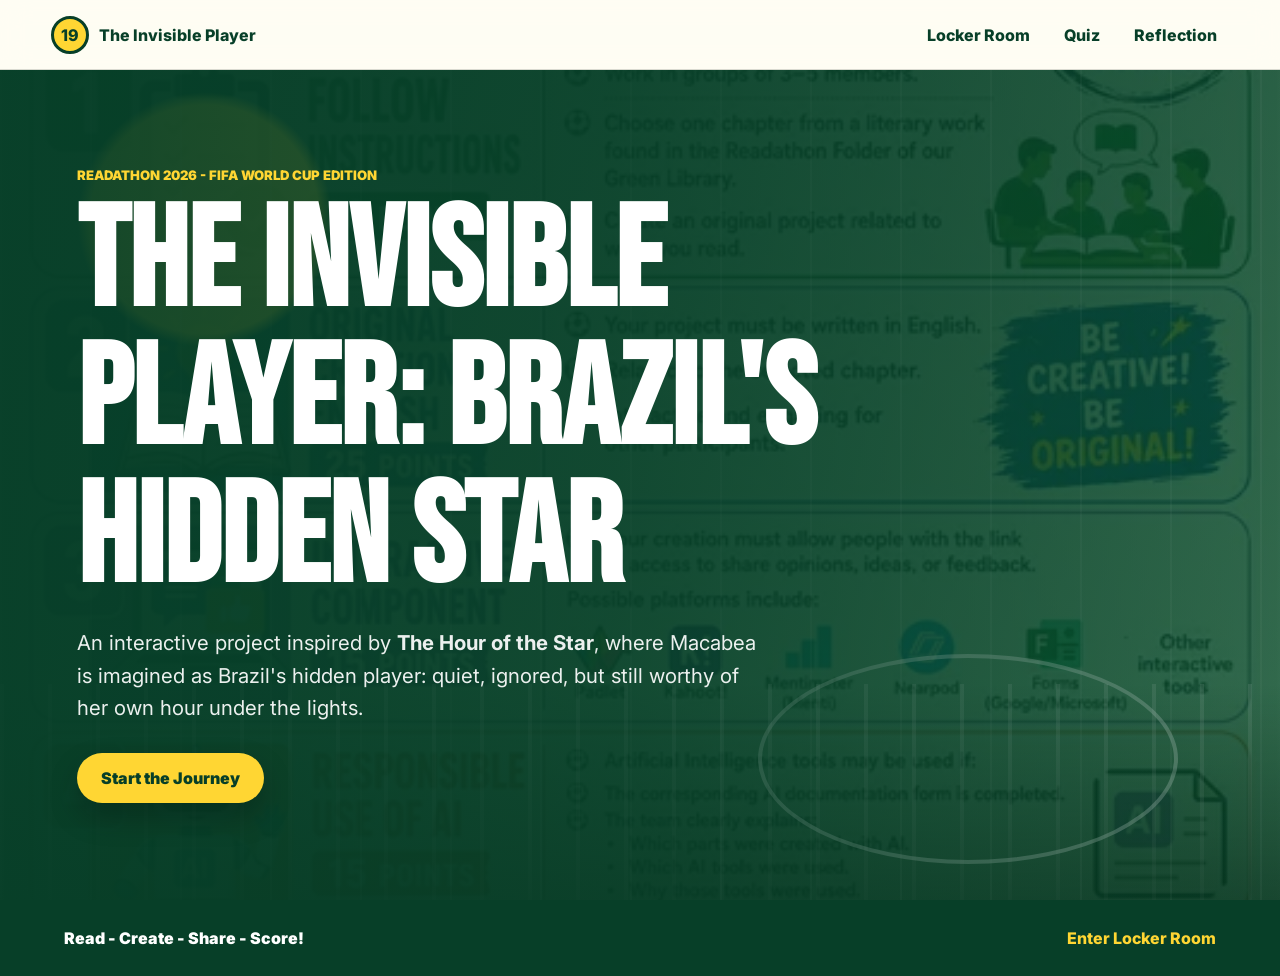
==== index.html @ 2b0bdec3 "Initial MACABEA_APP website" ====
<!DOCTYPE html>
<html lang="en">
<head>
  <meta charset="UTF-8">
  <meta name="viewport" content="width=device-width, initial-scale=1.0">
  <title>The Invisible Player: Brazil's Hidden Star</title>
  <link rel="preconnect" href="https://fonts.googleapis.com">
  <link rel="preconnect" href="https://fonts.gstatic.com" crossorigin>
  <link href="https://fonts.googleapis.com/css2?family=Bebas+Neue&family=Inter:wght@400;600;700;800&display=swap" rel="stylesheet">
  <link rel="stylesheet" href="styles.css">
</head>
<body>
  <header class="site-header">
    <a class="brand" href="index.html" aria-label="Go to welcome page">
      <span class="brand-mark">19</span>
      <span>The Invisible Player</span>
    </a>
    <nav aria-label="Main navigation">
      <a href="locker.html">Locker Room</a>
      <a href="quiz.html">Quiz</a>
      <a href="reflection.html">Reflection</a>
    </nav>
  </header>

  <main>
    <section class="welcome-section" id="welcome">
      <div class="stadium-lights" aria-hidden="true"></div>
      <div class="hero-content">
        <p class="eyebrow">Readathon 2026 - FIFA World Cup Edition</p>
        <h1>The Invisible Player: Brazil's Hidden Star</h1>
        <p class="hero-copy">
          An interactive project inspired by <strong>The Hour of the Star</strong>,
          where Macabea is imagined as Brazil's hidden player: quiet, ignored,
          but still worthy of her own hour under the lights.
        </p>
        <a class="primary-button button-link" href="locker.html">Start the Journey</a>
      </div>
      <div class="field-lines" aria-hidden="true"></div>
    </section>
  </main>

  <footer class="site-footer">
    <p>Read - Create - Share - Score!</p>
    <a href="locker.html">Enter Locker Room</a>
  </footer>
</body>
</html>
---- styles.css ----
:root {
  --green: #0f7d3a;
  --deep-green: #073f28;
  --yellow: #ffd633;
  --blue: #1657b7;
  --ink: #14221b;
  --muted: #607064;
  --paper: #fffdf3;
  --line: rgba(20, 34, 27, 0.16);
  --shadow: 0 18px 55px rgba(7, 63, 40, 0.18);
}

* {
  box-sizing: border-box;
}

html {
  scroll-behavior: smooth;
}

body {
  margin: 0;
  color: var(--ink);
  background: #f3f6ee;
  font-family: "Inter", Arial, sans-serif;
}

button,
a {
  font: inherit;
}

button {
  cursor: pointer;
}

.site-header {
  position: sticky;
  top: 0;
  z-index: 20;
  display: flex;
  align-items: center;
  justify-content: space-between;
  gap: 20px;
  min-height: 70px;
  padding: 12px clamp(18px, 4vw, 56px);
  background: rgba(255, 253, 243, 0.92);
  border-bottom: 1px solid var(--line);
  backdrop-filter: blur(14px);
}

.brand {
  display: inline-flex;
  align-items: center;
  gap: 10px;
  color: var(--deep-green);
  font-weight: 800;
  text-decoration: none;
}

.brand-mark {
  display: grid;
  place-items: center;
  width: 38px;
  height: 38px;
  color: var(--deep-green);
  background: var(--yellow);
  border: 3px solid var(--deep-green);
  border-radius: 50%;
}

nav {
  display: flex;
  flex-wrap: wrap;
  justify-content: flex-end;
  gap: 10px;
}

nav a,
.site-footer a {
  color: var(--deep-green);
  font-weight: 800;
  text-decoration: none;
}

nav a {
  padding: 9px 12px;
  border-radius: 999px;
}

nav a:hover {
  background: rgba(15, 125, 58, 0.1);
}

nav a.active-link {
  color: white;
  background: var(--deep-green);
}

.welcome-section {
  position: relative;
  display: grid;
  align-items: center;
  min-height: calc(100vh - 70px);
  overflow: hidden;
  padding: 72px clamp(20px, 6vw, 88px);
  color: white;
  background:
    radial-gradient(circle at 16% 18%, rgba(255, 214, 51, 0.72) 0 9%, transparent 10%),
    linear-gradient(135deg, rgba(7, 63, 40, 0.88), rgba(10, 89, 45, 0.72)),
    url("assets/readathon-rubric.png") center/cover;
}

.welcome-section::after {
  content: "";
  position: absolute;
  inset: 0;
  background:
    linear-gradient(90deg, rgba(7, 63, 40, 0.95) 0%, rgba(7, 63, 40, 0.78) 48%, rgba(7, 63, 40, 0.35) 100%),
    repeating-linear-gradient(90deg, rgba(255,255,255,0.06) 0 2px, transparent 2px 90px);
}

.stadium-lights {
  position: absolute;
  inset: auto 0 0 0;
  height: 24vh;
  background:
    linear-gradient(transparent, rgba(5, 35, 20, 0.74)),
    repeating-linear-gradient(90deg, rgba(255,255,255,0.2) 0 4px, transparent 4px 48px);
  opacity: 0.8;
}

.field-lines {
  position: absolute;
  right: clamp(14px, 8vw, 120px);
  bottom: 36px;
  width: min(42vw, 420px);
  aspect-ratio: 2 / 1;
  border: 4px solid rgba(255,255,255,0.55);
  border-radius: 50%;
  opacity: 0.65;
}

.hero-content {
  position: relative;
  z-index: 1;
  max-width: 780px;
}

.eyebrow {
  margin: 0 0 12px;
  color: var(--yellow);
  font-size: 0.82rem;
  font-weight: 900;
  letter-spacing: 0;
  text-transform: uppercase;
}

h1,
h2,
h3 {
  margin: 0;
  line-height: 0.98;
}

h1,
h2 {
  font-family: "Bebas Neue", Impact, sans-serif;
  letter-spacing: 0;
}

h1 {
  max-width: 820px;
  font-size: clamp(4rem, 11vw, 9.5rem);
  text-wrap: balance;
}

h2 {
  color: var(--deep-green);
  font-size: clamp(2.6rem, 6vw, 5rem);
}

h3 {
  color: var(--deep-green);
  font-size: clamp(1.35rem, 3vw, 2rem);
}

.hero-copy {
  max-width: 680px;
  margin: 18px 0 28px;
  color: rgba(255,255,255,0.92);
  font-size: clamp(1rem, 2vw, 1.28rem);
  line-height: 1.6;
}

.primary-button,
.secondary-button {
  display: inline-flex;
  align-items: center;
  justify-content: center;
  width: fit-content;
  border: 0;
  border-radius: 999px;
  font-weight: 900;
  text-decoration: none;
  transition: transform 160ms ease, box-shadow 160ms ease, background 160ms ease;
}

.primary-button {
  padding: 15px 24px;
  color: var(--deep-green);
  background: var(--yellow);
  box-shadow: 0 14px 30px rgba(0,0,0,0.24);
}

.secondary-button {
  align-self: flex-start;
  padding: 12px 18px;
  color: white;
  background: var(--blue);
}

.primary-button:hover,
.secondary-button:hover {
  transform: translateY(-2px);
}

.page-main {
  min-height: calc(100vh - 70px);
}

.page-title {
  max-width: 920px;
  color: var(--deep-green);
  font-size: clamp(3.4rem, 8vw, 7rem);
}

.page-actions {
  display: flex;
  flex-wrap: wrap;
  gap: 14px;
  margin-top: 28px;
}

.locker-section,
.quiz-section,
.reflection-section {
  padding: 76px clamp(18px, 5vw, 72px);
}

.section-heading {
  max-width: 820px;
  margin-bottom: 34px;
}

.section-heading .eyebrow,
.reflection-grid .eyebrow {
  color: var(--blue);
}

.locker-layout {
  display: grid;
  grid-template-columns: minmax(230px, 0.8fr) minmax(220px, 0.7fr) minmax(280px, 1fr);
  gap: 22px;
  align-items: stretch;
}

.jersey-panel,
.meaning-panel,
.quiz-shell,
.reflection-grid article {
  background: var(--paper);
  border: 1px solid var(--line);
  border-radius: 8px;
  box-shadow: var(--shadow);
}

.jersey-panel {
  display: grid;
  place-items: center;
  min-height: 430px;
  padding: 28px;
  background:
    linear-gradient(135deg, rgba(255, 214, 51, 0.2), rgba(22, 87, 183, 0.1)),
    var(--paper);
}

.jersey {
  position: relative;
  display: grid;
  place-items: center;
  width: min(100%, 290px);
  aspect-ratio: 0.78;
  clip-path: polygon(24% 0, 76% 0, 100% 20%, 82% 36%, 82% 100%, 18% 100%, 18% 36%, 0 20%);
  color: var(--deep-green);
  background:
    linear-gradient(90deg, transparent 0 42%, rgba(22, 87, 183, 0.88) 42% 58%, transparent 58%),
    linear-gradient(135deg, var(--yellow), #fff069);
  border: 10px solid var(--green);
  filter: drop-shadow(0 20px 26px rgba(7, 63, 40, 0.22));
}

.jersey-collar {
  position: absolute;
  top: 0;
  width: 84px;
  height: 50px;
  background: var(--paper);
  clip-path: polygon(0 0, 100% 0, 70% 100%, 30% 100%);
}

.jersey-name,
.jersey-country {
  position: absolute;
  font-weight: 900;
}

.jersey-name {
  top: 34%;
  font-size: clamp(1.4rem, 4vw, 2rem);
}

.jersey-number {
  margin-top: 42px;
  color: var(--blue);
  font-family: "Bebas Neue", Impact, sans-serif;
  font-size: clamp(6rem, 18vw, 9rem);
  line-height: 0.85;
}

.jersey-country {
  bottom: 12%;
  font-size: 1rem;
}

.object-zone {
  display: grid;
  gap: 12px;
}

.object-card {
  display: flex;
  align-items: center;
  gap: 14px;
  min-height: 74px;
  padding: 14px 16px;
  color: var(--ink);
  background: white;
  border: 2px solid transparent;
  border-radius: 8px;
  box-shadow: 0 10px 24px rgba(20, 34, 27, 0.08);
  font-weight: 900;
  text-align: left;
}

.object-card:hover,
.object-card.active {
  border-color: var(--yellow);
  background: #fff9cf;
}

.object-icon {
  display: grid;
  place-items: center;
  flex: 0 0 46px;
  width: 46px;
  height: 46px;
  color: white;
  background: var(--green);
  border-radius: 50%;
  font-size: 1.5rem;
}

.meaning-panel {
  display: flex;
  flex-direction: column;
  justify-content: center;
  min-height: 330px;
  padding: clamp(22px, 4vw, 40px);
}

.meaning-label {
  width: fit-content;
  margin: 0 0 16px;
  padding: 8px 12px;
  color: var(--deep-green);
  background: var(--yellow);
  border-radius: 999px;
  font-weight: 900;
}

.meaning-panel p:last-child,
.reflection-grid p {
  color: var(--muted);
  font-size: 1rem;
  line-height: 1.75;
}

.quiz-section {
  background:
    linear-gradient(rgba(255,255,255,0.86), rgba(255,255,255,0.86)),
    repeating-linear-gradient(90deg, #0f7d3a 0 90px, #138a42 90px 180px);
}

.quiz-page .quiz-section {
  min-height: calc(100vh - 70px);
}

.quiz-shell {
  display: flex;
  flex-direction: column;
  gap: 18px;
  max-width: 860px;
  padding: clamp(22px, 4vw, 38px);
}

.quiz-status {
  display: flex;
  flex-wrap: wrap;
  gap: 12px;
  justify-content: space-between;
  color: var(--deep-green);
  font-weight: 900;
}

.answers {
  display: grid;
  grid-template-columns: repeat(2, minmax(0, 1fr));
  gap: 12px;
}

.answer-button {
  min-height: 68px;
  padding: 14px;
  color: var(--ink);
  background: white;
  border: 2px solid var(--line);
  border-radius: 8px;
  font-weight: 800;
  text-align: left;
}

.answer-button:hover:not(:disabled) {
  border-color: var(--blue);
}

.answer-button.correct {
  border-color: var(--green);
  background: #dff8e8;
}

.answer-button.wrong {
  border-color: #c93434;
  background: #ffe1df;
}

.answer-button:disabled {
  cursor: default;
}

.quiz-feedback {
  min-height: 28px;
  margin: 0;
  color: var(--deep-green);
  font-weight: 900;
}

.reflection-grid {
  display: grid;
  grid-template-columns: repeat(2, minmax(0, 1fr));
  gap: 22px;
}

.reflection-grid article {
  padding: clamp(22px, 4vw, 36px);
}

.ai-card {
  border-left: 8px solid var(--blue);
}

.rubric-card img {
  display: block;
  width: 100%;
  max-height: 460px;
  object-fit: contain;
  border: 1px solid var(--line);
  border-radius: 8px;
  background: white;
}

.site-footer {
  display: flex;
  justify-content: space-between;
  gap: 18px;
  padding: 28px clamp(18px, 5vw, 72px);
  color: white;
  background: var(--deep-green);
}

.site-footer p {
  margin: 0;
  font-weight: 900;
}

.site-footer a {
  color: var(--yellow);
}

.qr-page {
  display: grid;
  min-height: 100vh;
  place-items: center;
  padding: 28px;
  background:
    linear-gradient(rgba(255,255,255,0.86), rgba(255,255,255,0.86)),
    repeating-linear-gradient(90deg, #0f7d3a 0 90px, #138a42 90px 180px);
}

.qr-card {
  display: grid;
  justify-items: center;
  width: min(100%, 760px);
  padding: clamp(24px, 5vw, 46px);
  text-align: center;
  background: var(--paper);
  border: 1px solid var(--line);
  border-radius: 8px;
  box-shadow: var(--shadow);
}

.qr-card img {
  width: min(100%, 520px);
  margin: 18px 0 24px;
  border: 1px solid var(--line);
  border-radius: 8px;
}

.qr-card p:not(.eyebrow) {
  color: var(--muted);
  font-weight: 700;
}

@media (max-width: 930px) {
  .locker-layout,
  .reflection-grid {
    grid-template-columns: 1fr;
  }

  .object-zone {
    grid-template-columns: repeat(2, minmax(0, 1fr));
  }
}

@media (max-width: 650px) {
  .site-header,
  .site-footer {
    align-items: flex-start;
    flex-direction: column;
  }

  nav {
    justify-content: flex-start;
  }

  .welcome-section {
    min-height: 760px;
  }

  .object-zone,
  .answers {
    grid-template-columns: 1fr;
  }

  .jersey-panel {
    min-height: 360px;
  }
}
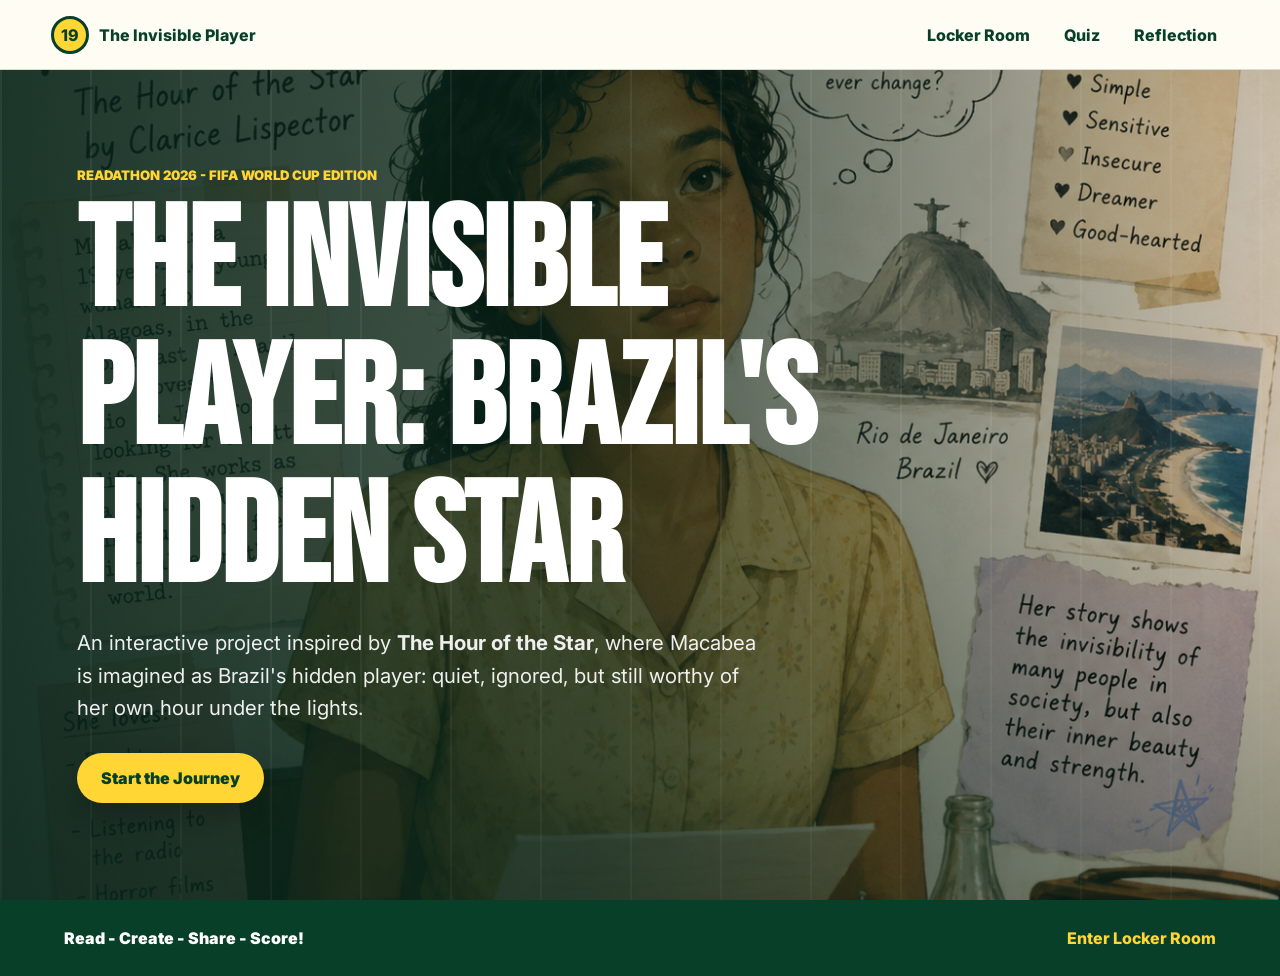
==== commit 842f55b3: "Refine hero and final reflection" ====
--- a/index.html
+++ b/index.html
@@ -24,7 +24,6 @@
 
   <main>
     <section class="welcome-section" id="welcome">
-      <div class="stadium-lights" aria-hidden="true"></div>
       <div class="hero-content">
         <p class="eyebrow">Readathon 2026 - FIFA World Cup Edition</p>
         <h1>The Invisible Player: Brazil's Hidden Star</h1>
@@ -35,7 +34,6 @@
         </p>
         <a class="primary-button button-link" href="locker.html">Start the Journey</a>
       </div>
-      <div class="field-lines" aria-hidden="true"></div>
     </section>
   </main>
 
--- a/styles.css
+++ b/styles.css
@@ -106,9 +106,8 @@
   padding: 72px clamp(20px, 6vw, 88px);
   color: white;
   background:
-    radial-gradient(circle at 16% 18%, rgba(255, 214, 51, 0.72) 0 9%, transparent 10%),
-    linear-gradient(135deg, rgba(7, 63, 40, 0.88), rgba(10, 89, 45, 0.72)),
-    url("assets/readathon-rubric.png") center/cover;
+    linear-gradient(90deg, rgba(7, 37, 26, 0.9) 0%, rgba(7, 37, 26, 0.72) 46%, rgba(7, 37, 26, 0.12) 100%),
+    url("assets/macabea-hero.png") center/cover;
 }
 
 .welcome-section::after {
@@ -116,29 +115,16 @@
   position: absolute;
   inset: 0;
   background:
-    linear-gradient(90deg, rgba(7, 63, 40, 0.95) 0%, rgba(7, 63, 40, 0.78) 48%, rgba(7, 63, 40, 0.35) 100%),
+    linear-gradient(0deg, rgba(7, 37, 26, 0.34), transparent 48%),
     repeating-linear-gradient(90deg, rgba(255,255,255,0.06) 0 2px, transparent 2px 90px);
 }
 
 .stadium-lights {
-  position: absolute;
-  inset: auto 0 0 0;
-  height: 24vh;
-  background:
-    linear-gradient(transparent, rgba(5, 35, 20, 0.74)),
-    repeating-linear-gradient(90deg, rgba(255,255,255,0.2) 0 4px, transparent 4px 48px);
-  opacity: 0.8;
+  display: none;
 }
 
 .field-lines {
-  position: absolute;
-  right: clamp(14px, 8vw, 120px);
-  bottom: 36px;
-  width: min(42vw, 420px);
-  aspect-ratio: 2 / 1;
-  border: 4px solid rgba(255,255,255,0.55);
-  border-radius: 50%;
-  opacity: 0.65;
+  display: none;
 }
 
 .hero-content {
@@ -541,6 +527,99 @@
   font-weight: 700;
 }
 
+.locker-photo-panel {
+  min-height: 0;
+  padding: 0;
+  overflow: hidden;
+  background: #061910;
+}
+
+.locker-photo {
+  display: block;
+  width: 100%;
+  height: auto;
+}
+
+.locker-layout {
+  grid-template-columns: minmax(320px, 1.25fr) minmax(280px, 0.75fr);
+  align-items: start;
+}
+
+.object-item {
+  display: grid;
+}
+
+.object-detail {
+  display: none;
+  padding: 18px 18px 20px;
+  color: var(--muted);
+  background: rgba(255, 253, 243, 0.97);
+  border: 1px solid var(--line);
+  border-top: 0;
+  border-radius: 0 0 8px 8px;
+  box-shadow: 0 12px 26px rgba(20, 34, 27, 0.1);
+}
+
+.object-detail.active {
+  display: block;
+}
+
+.object-detail h2 {
+  margin-bottom: 8px;
+  font-family: "Inter", Arial, sans-serif;
+  font-size: 1.15rem;
+  line-height: 1.2;
+}
+
+.object-detail p {
+  margin: 0;
+  color: var(--muted);
+  line-height: 1.7;
+}
+
+.reflection-section {
+  background:
+    linear-gradient(135deg, rgba(255, 253, 243, 0.92), rgba(226, 242, 230, 0.94)),
+    url("assets/macabea-hero.png") center/cover fixed;
+}
+
+.reflection-polished {
+  align-items: stretch;
+}
+
+.reflection-feature {
+  position: relative;
+  overflow: hidden;
+}
+
+.reflection-feature::before {
+  content: "";
+  position: absolute;
+  inset: 0 auto 0 0;
+  width: 8px;
+  background: var(--yellow);
+}
+
+.reflection-feature h2 {
+  margin-bottom: 14px;
+  font-size: clamp(2rem, 4vw, 3.2rem);
+}
+
+.closing-card {
+  color: white;
+  background:
+    linear-gradient(135deg, rgba(7, 63, 40, 0.96), rgba(22, 87, 183, 0.9));
+}
+
+.closing-card h2,
+.closing-card p {
+  color: white;
+}
+
+.closing-card .eyebrow {
+  color: var(--yellow);
+}
+
 @media (max-width: 930px) {
   .locker-layout,
   .reflection-grid {
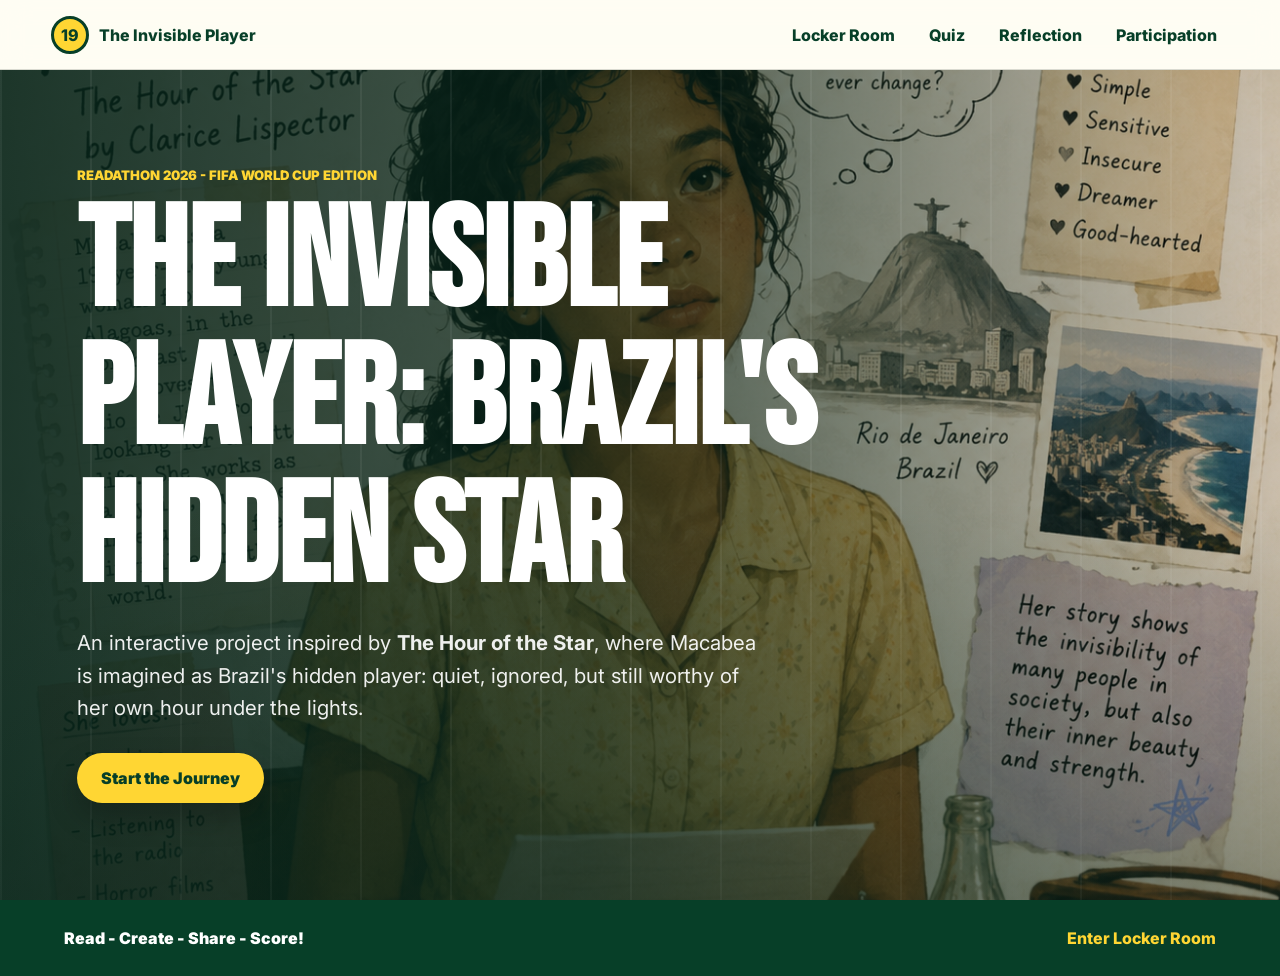
==== commit d7388a4a: "Add participation registration page" ====
--- a/index.html
+++ b/index.html
@@ -19,6 +19,7 @@
       <a href="locker.html">Locker Room</a>
       <a href="quiz.html">Quiz</a>
       <a href="reflection.html">Reflection</a>
+      <a href="participation.html">Participation</a>
     </nav>
   </header>
 
--- a/styles.css
+++ b/styles.css
@@ -206,6 +206,19 @@
   background: var(--blue);
 }
 
+.ghost-button {
+  display: inline-flex;
+  align-items: center;
+  justify-content: center;
+  width: fit-content;
+  padding: 12px 18px;
+  color: var(--deep-green);
+  background: transparent;
+  border: 2px solid var(--line);
+  border-radius: 999px;
+  font-weight: 900;
+}
+
 .primary-button:hover,
 .secondary-button:hover {
   transform: translateY(-2px);
@@ -577,7 +590,8 @@
   line-height: 1.7;
 }
 
-.reflection-section {
+.reflection-section,
+.participation-section {
   background:
     linear-gradient(135deg, rgba(255, 253, 243, 0.92), rgba(226, 242, 230, 0.94)),
     url("assets/macabea-hero.png") center/cover fixed;
@@ -606,23 +620,148 @@
 }
 
 .closing-card {
-  color: white;
+  color: var(--ink);
   background:
-    linear-gradient(135deg, rgba(7, 63, 40, 0.96), rgba(22, 87, 183, 0.9));
+    linear-gradient(135deg, rgba(255, 214, 51, 0.18), rgba(255, 253, 243, 0.98)),
+    var(--paper);
 }
 
 .closing-card h2,
 .closing-card p {
-  color: white;
+  color: var(--ink);
 }
 
 .closing-card .eyebrow {
-  color: var(--yellow);
+  color: var(--blue);
+}
+
+.participation-section {
+  padding: 76px clamp(18px, 5vw, 72px);
+}
+
+.participation-layout {
+  display: grid;
+  grid-template-columns: minmax(280px, 1fr) minmax(260px, 0.7fr);
+  gap: 22px;
+  align-items: start;
+}
+
+.participation-form,
+.participation-summary,
+.participation-list-wrap {
+  background: var(--paper);
+  border: 1px solid var(--line);
+  border-radius: 8px;
+  box-shadow: var(--shadow);
+}
+
+.participation-form {
+  display: grid;
+  gap: 18px;
+  padding: clamp(22px, 4vw, 36px);
+}
+
+.form-row {
+  display: grid;
+  gap: 8px;
+}
+
+.form-row label {
+  color: var(--deep-green);
+  font-weight: 900;
+}
+
+.form-row input,
+.form-row select,
+.form-row textarea {
+  width: 100%;
+  padding: 13px 14px;
+  color: var(--ink);
+  background: white;
+  border: 2px solid var(--line);
+  border-radius: 8px;
+  font: inherit;
+}
+
+.form-row textarea {
+  resize: vertical;
+}
+
+.form-message {
+  min-height: 24px;
+  margin: 0;
+  color: var(--deep-green);
+  font-weight: 900;
+}
+
+.participation-summary {
+  padding: clamp(22px, 4vw, 36px);
+}
+
+.participation-summary h2 {
+  margin-bottom: 14px;
+  font-size: clamp(2.2rem, 5vw, 4.2rem);
+}
+
+.participation-summary p:not(.eyebrow) {
+  color: var(--muted);
+  line-height: 1.7;
+}
+
+.summary-actions {
+  display: flex;
+  flex-wrap: wrap;
+  gap: 12px;
+  margin-top: 22px;
+}
+
+.participation-list-wrap {
+  margin-top: 22px;
+  padding: clamp(22px, 4vw, 36px);
+}
+
+.participation-list-wrap h2 {
+  margin-bottom: 16px;
+  font-size: clamp(2rem, 4vw, 3.2rem);
+}
+
+.participation-list {
+  display: grid;
+  gap: 12px;
+}
+
+.participant-card {
+  display: grid;
+  gap: 8px;
+  padding: 16px;
+  background: white;
+  border: 1px solid var(--line);
+  border-radius: 8px;
+}
+
+.participant-card div {
+  display: flex;
+  flex-wrap: wrap;
+  justify-content: space-between;
+  gap: 8px;
+}
+
+.participant-card span,
+.participant-card p,
+.empty-state {
+  color: var(--muted);
+}
+
+.participant-card p,
+.empty-state {
+  margin: 0;
+  line-height: 1.6;
 }
 
 @media (max-width: 930px) {
   .locker-layout,
-  .reflection-grid {
+  .reflection-grid,
+  .participation-layout {
     grid-template-columns: 1fr;
   }
 
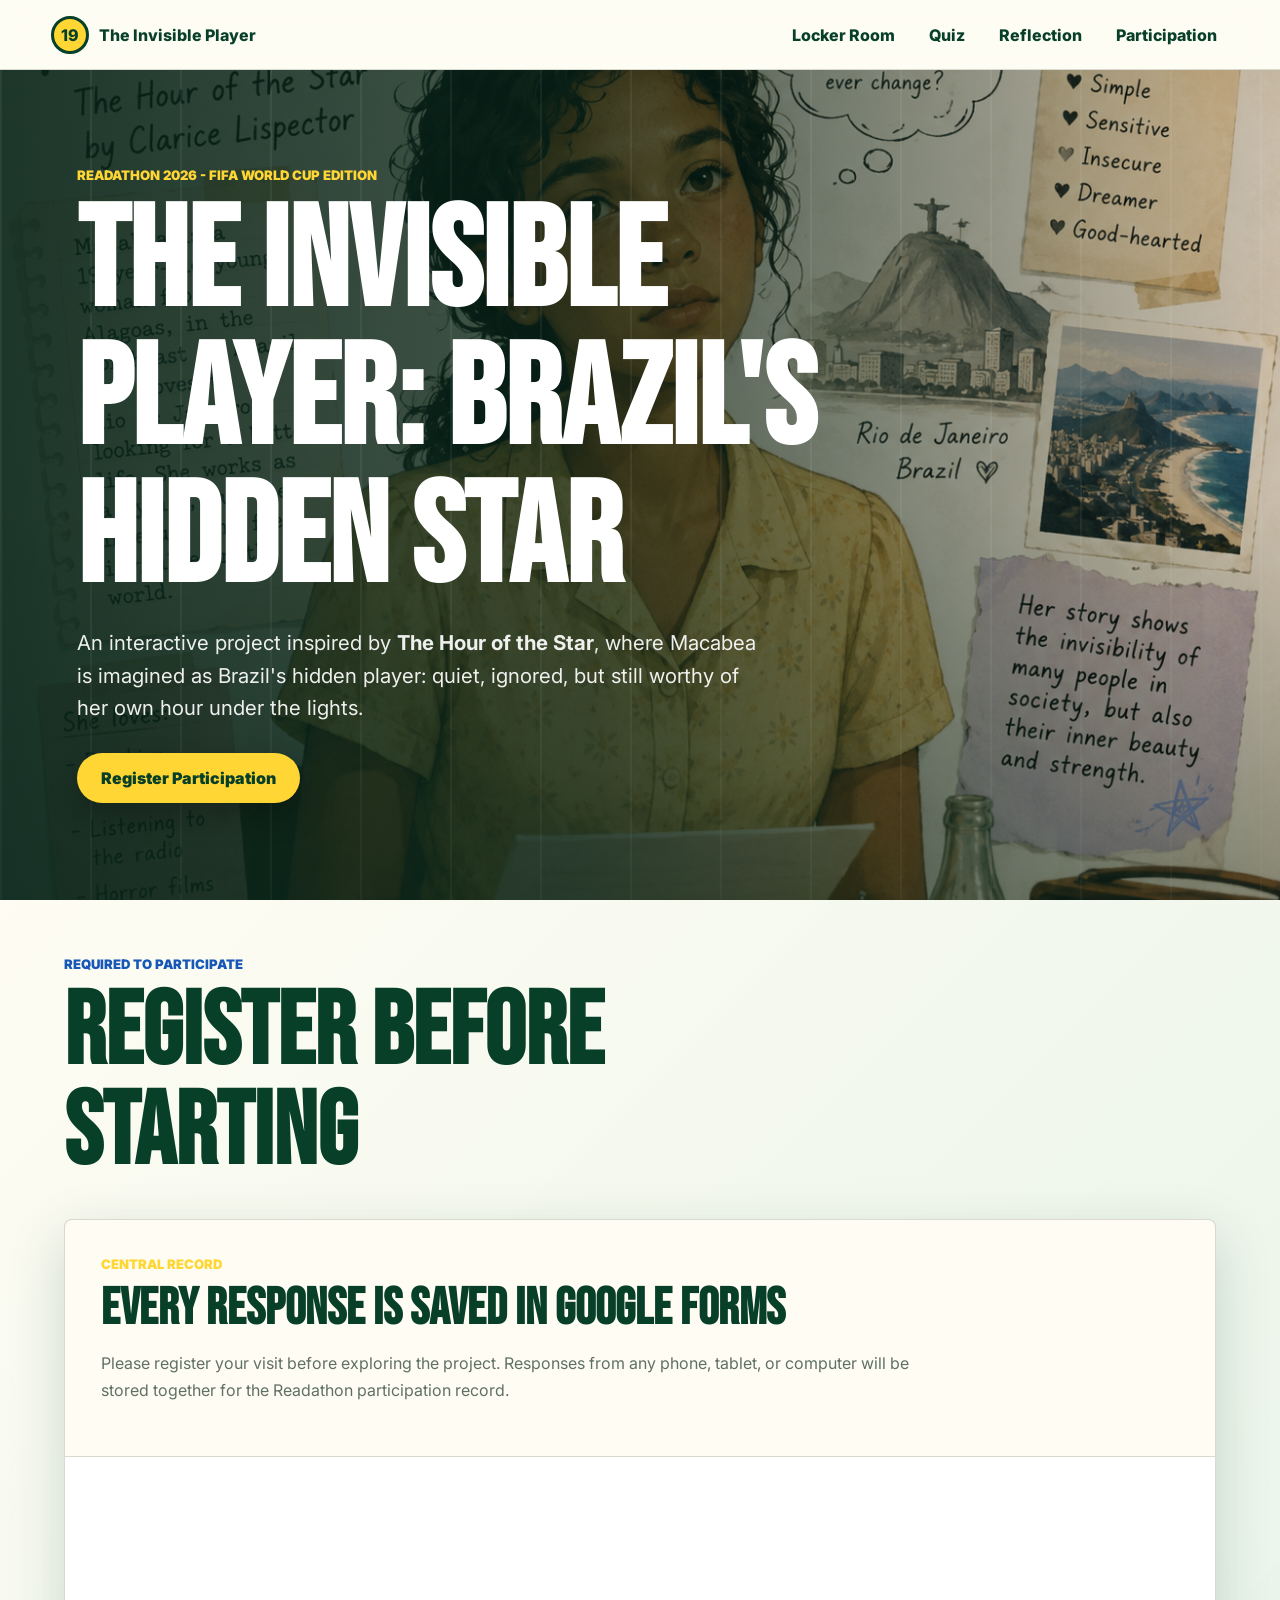
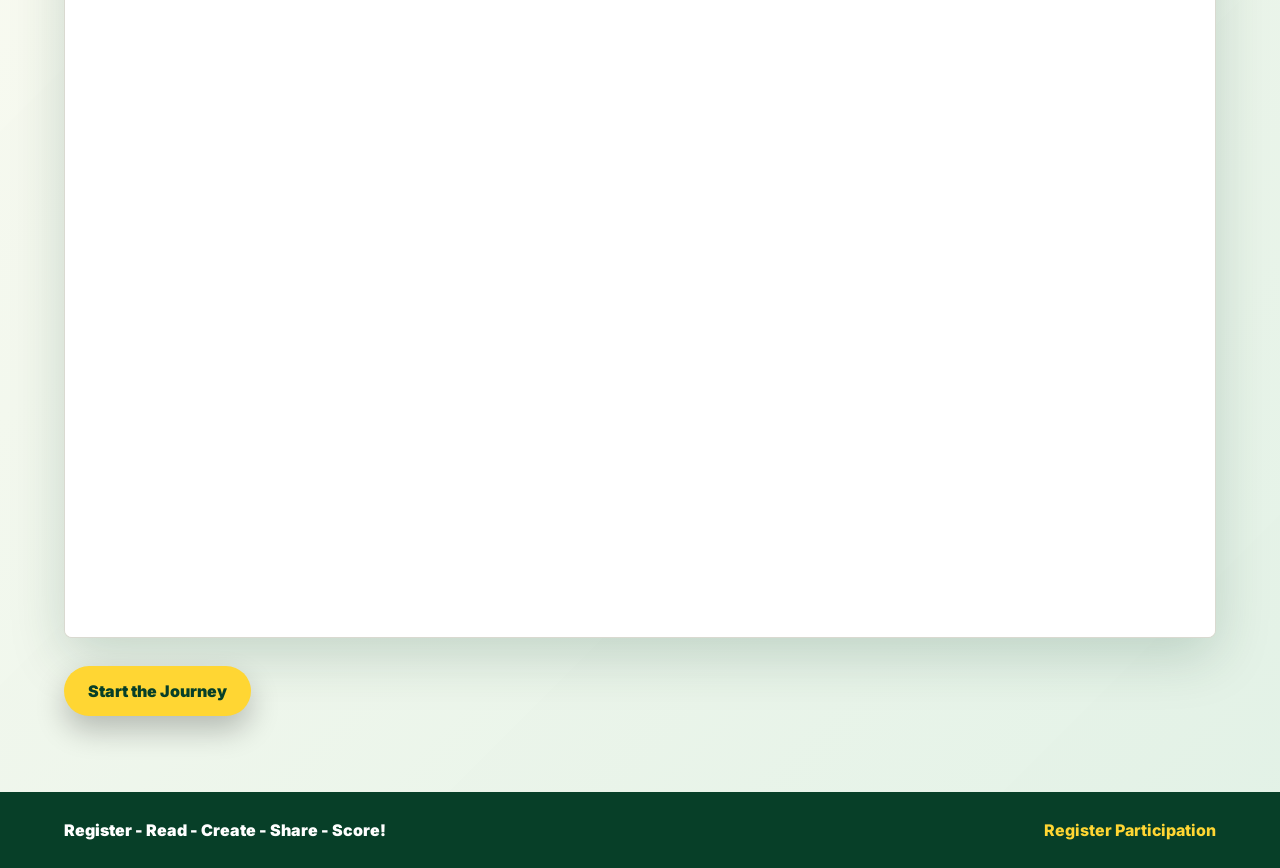
==== commit d12093ca: "Move participation form to homepage" ====
--- a/index.html
+++ b/index.html
@@ -19,7 +19,7 @@
       <a href="locker.html">Locker Room</a>
       <a href="quiz.html">Quiz</a>
       <a href="reflection.html">Reflection</a>
-      <a href="participation.html">Participation</a>
+      <a href="#home-participation">Participation</a>
     </nav>
   </header>
 
@@ -33,14 +33,45 @@
           where Macabea is imagined as Brazil's hidden player: quiet, ignored,
           but still worthy of her own hour under the lights.
         </p>
+        <a class="primary-button button-link" href="#home-participation">Register Participation</a>
+      </div>
+    </section>
+
+    <section class="participation-section home-participation" id="home-participation">
+      <div class="section-heading">
+        <p class="eyebrow">Required to Participate</p>
+        <h1 class="page-title">Register Before Starting</h1>
+      </div>
+
+      <div class="participation-form-card">
+        <div class="form-note">
+          <p class="eyebrow">Central Record</p>
+          <h2>Every response is saved in Google Forms</h2>
+          <p>
+            Please register your visit before exploring the project. Responses from
+            any phone, tablet, or computer will be stored together for the
+            Readathon participation record.
+          </p>
+        </div>
+
+        <iframe
+          class="google-form-frame"
+          src="https://docs.google.com/forms/d/e/1FAIpQLSfqBXVsLFUk0OeR8hT3bwczgsLgm3fJbjVAbn2m_bGksx-j-w/viewform?embedded=true"
+          title="The Invisible Player participation form"
+          loading="lazy">
+          Loading participation form...
+        </iframe>
+      </div>
+
+      <div class="page-actions">
         <a class="primary-button button-link" href="locker.html">Start the Journey</a>
       </div>
     </section>
   </main>
 
   <footer class="site-footer">
-    <p>Read - Create - Share - Score!</p>
-    <a href="locker.html">Enter Locker Room</a>
+    <p>Register - Read - Create - Share - Score!</p>
+    <a href="#home-participation">Register Participation</a>
   </footer>
 </body>
 </html>
--- a/styles.css
+++ b/styles.css
@@ -639,129 +639,45 @@
   padding: 76px clamp(18px, 5vw, 72px);
 }
 
-.participation-layout {
-  display: grid;
-  grid-template-columns: minmax(280px, 1fr) minmax(260px, 0.7fr);
-  gap: 22px;
-  align-items: start;
-}
-
-.participation-form,
-.participation-summary,
-.participation-list-wrap {
+.home-participation {
+  padding-top: 56px;
+}
+
+.participation-form-card {
+  overflow: hidden;
   background: var(--paper);
   border: 1px solid var(--line);
   border-radius: 8px;
   box-shadow: var(--shadow);
 }
 
-.participation-form {
-  display: grid;
-  gap: 18px;
+.form-note {
   padding: clamp(22px, 4vw, 36px);
-}
-
-.form-row {
-  display: grid;
-  gap: 8px;
-}
-
-.form-row label {
-  color: var(--deep-green);
-  font-weight: 900;
-}
-
-.form-row input,
-.form-row select,
-.form-row textarea {
-  width: 100%;
-  padding: 13px 14px;
-  color: var(--ink);
-  background: white;
-  border: 2px solid var(--line);
-  border-radius: 8px;
-  font: inherit;
-}
-
-.form-row textarea {
-  resize: vertical;
-}
-
-.form-message {
-  min-height: 24px;
-  margin: 0;
-  color: var(--deep-green);
-  font-weight: 900;
-}
-
-.participation-summary {
-  padding: clamp(22px, 4vw, 36px);
-}
-
-.participation-summary h2 {
+  border-bottom: 1px solid var(--line);
+}
+
+.form-note h2 {
   margin-bottom: 14px;
-  font-size: clamp(2.2rem, 5vw, 4.2rem);
-}
-
-.participation-summary p:not(.eyebrow) {
+  font-size: clamp(2rem, 4vw, 3.3rem);
+}
+
+.form-note p:not(.eyebrow) {
+  max-width: 850px;
   color: var(--muted);
   line-height: 1.7;
 }
 
-.summary-actions {
-  display: flex;
-  flex-wrap: wrap;
-  gap: 12px;
-  margin-top: 22px;
-}
-
-.participation-list-wrap {
-  margin-top: 22px;
-  padding: clamp(22px, 4vw, 36px);
-}
-
-.participation-list-wrap h2 {
-  margin-bottom: 16px;
-  font-size: clamp(2rem, 4vw, 3.2rem);
-}
-
-.participation-list {
-  display: grid;
-  gap: 12px;
-}
-
-.participant-card {
-  display: grid;
-  gap: 8px;
-  padding: 16px;
+.google-form-frame {
+  display: block;
+  width: 100%;
+  min-height: 780px;
   background: white;
-  border: 1px solid var(--line);
-  border-radius: 8px;
-}
-
-.participant-card div {
-  display: flex;
-  flex-wrap: wrap;
-  justify-content: space-between;
-  gap: 8px;
-}
-
-.participant-card span,
-.participant-card p,
-.empty-state {
-  color: var(--muted);
-}
-
-.participant-card p,
-.empty-state {
-  margin: 0;
-  line-height: 1.6;
+  border: 0;
 }
 
 @media (max-width: 930px) {
   .locker-layout,
-  .reflection-grid,
-  .participation-layout {
+  .reflection-grid {
     grid-template-columns: 1fr;
   }
 
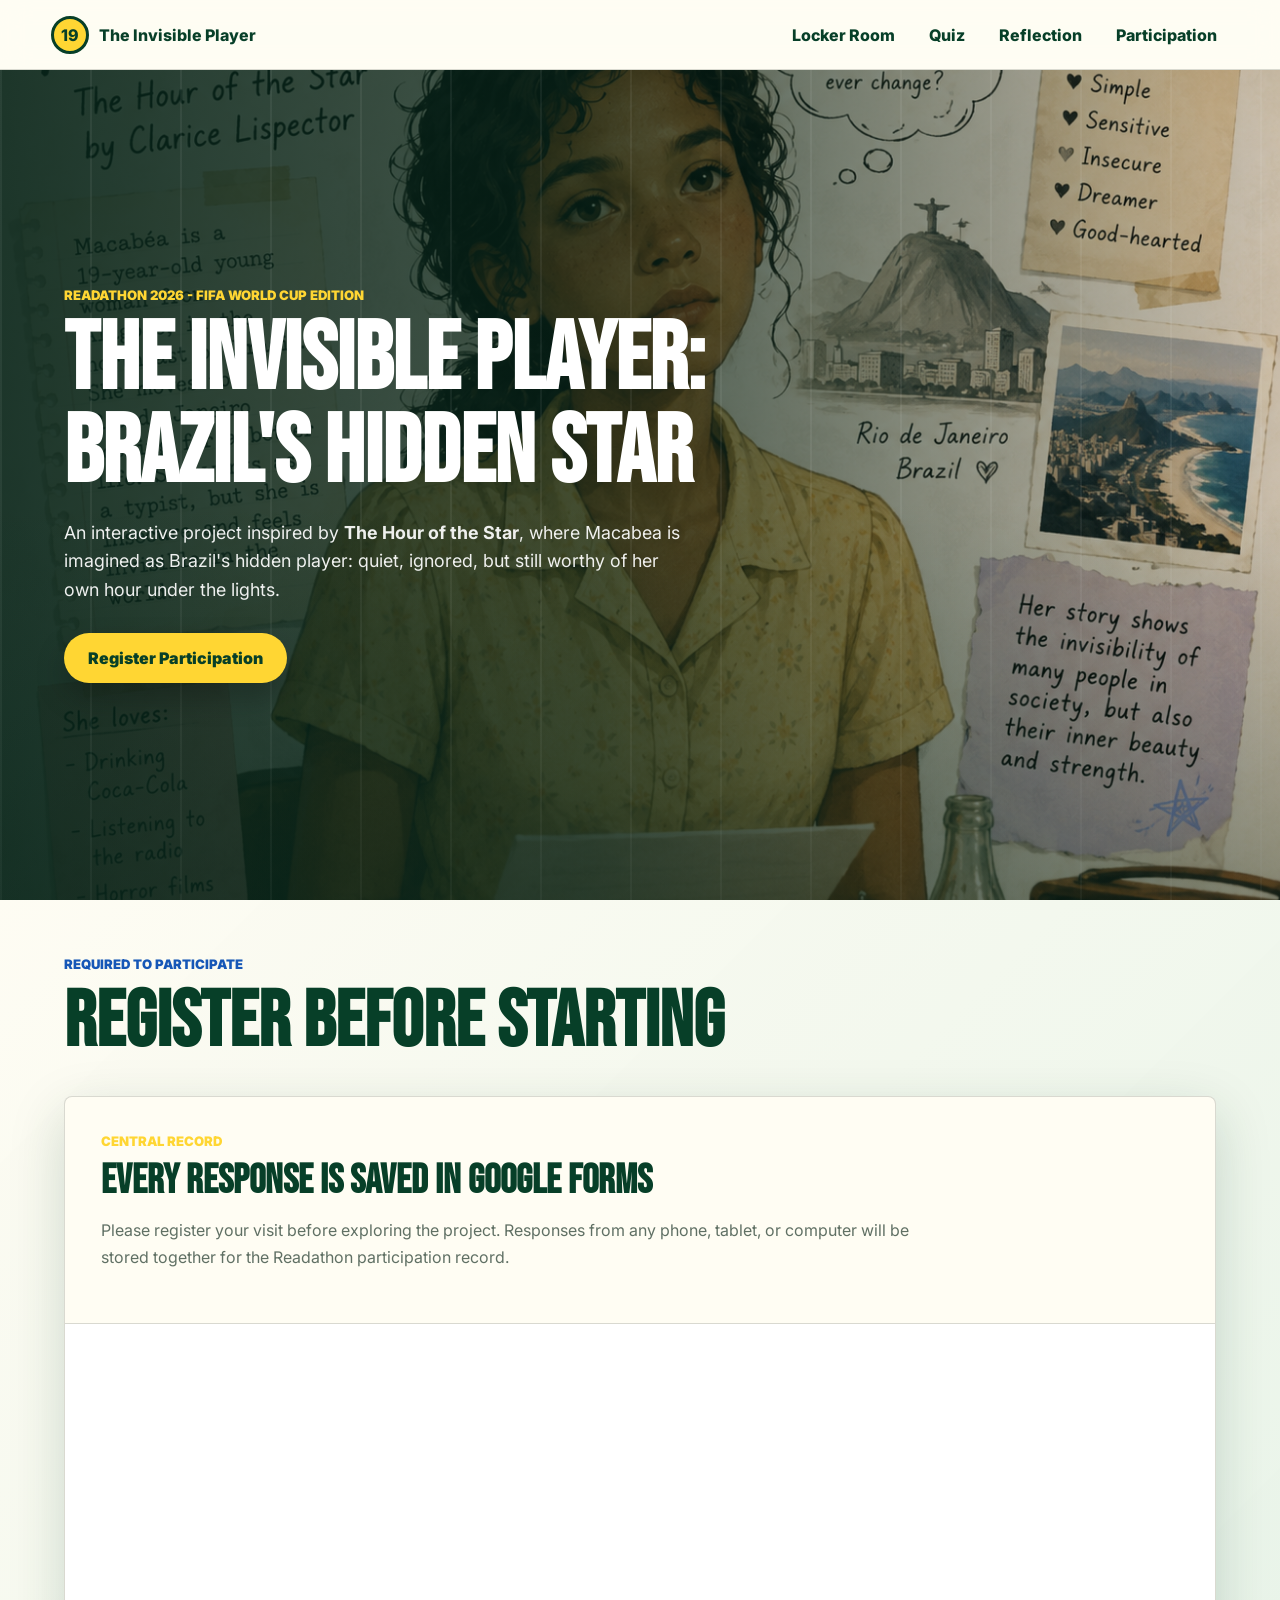
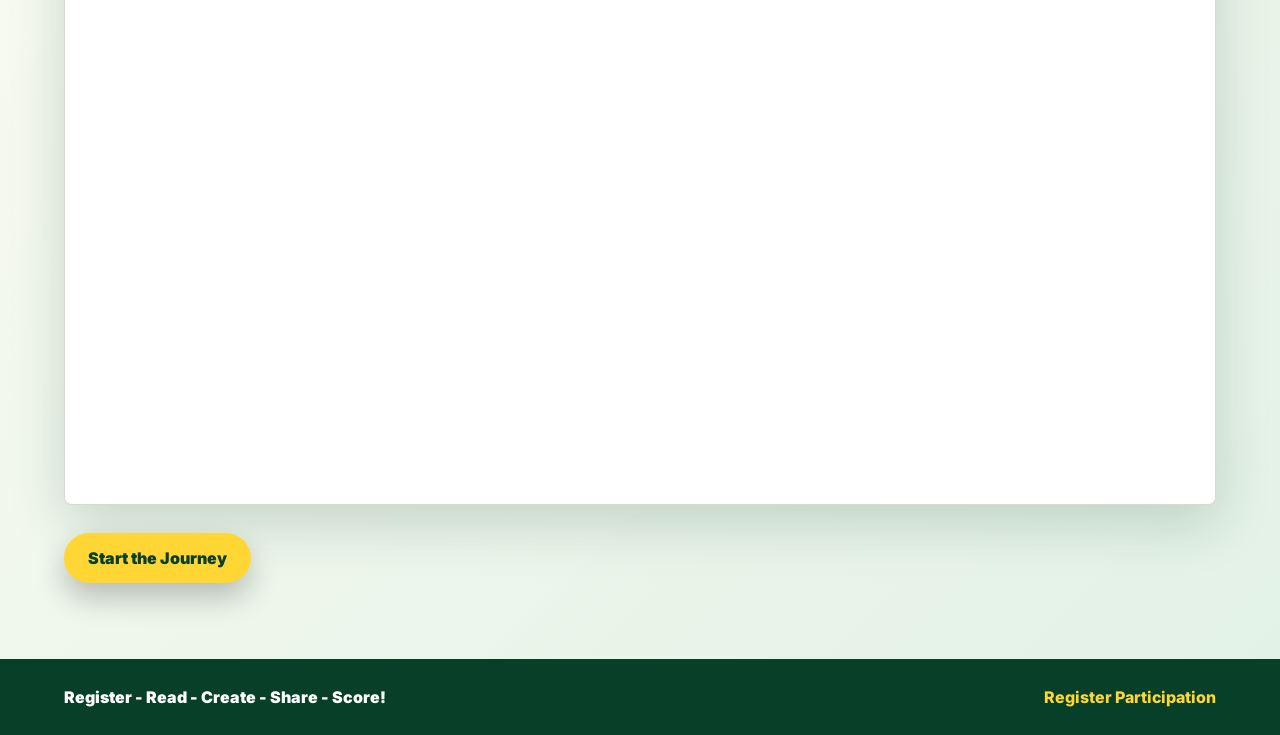
==== commit ebd0641d: "Add favicon and normalize reflection colors" ====
--- a/index.html
+++ b/index.html
@@ -7,6 +7,7 @@
   <link rel="preconnect" href="https://fonts.googleapis.com">
   <link rel="preconnect" href="https://fonts.gstatic.com" crossorigin>
   <link href="https://fonts.googleapis.com/css2?family=Bebas+Neue&family=Inter:wght@400;600;700;800&display=swap" rel="stylesheet">
+  <link rel="icon" type="image/svg+xml" href="assets/favicon.svg">
   <link rel="stylesheet" href="styles.css">
 </head>
 <body>
--- a/styles.css
+++ b/styles.css
@@ -103,7 +103,7 @@
   align-items: center;
   min-height: calc(100vh - 70px);
   overflow: hidden;
-  padding: 72px clamp(20px, 6vw, 88px);
+  padding: 54px clamp(20px, 5vw, 72px);
   color: white;
   background:
     linear-gradient(90deg, rgba(7, 37, 26, 0.9) 0%, rgba(7, 37, 26, 0.72) 46%, rgba(7, 37, 26, 0.12) 100%),
@@ -130,7 +130,7 @@
 .hero-content {
   position: relative;
   z-index: 1;
-  max-width: 780px;
+  max-width: 700px;
 }
 
 .eyebrow {
@@ -156,14 +156,14 @@
 }
 
 h1 {
-  max-width: 820px;
-  font-size: clamp(4rem, 11vw, 9.5rem);
+  max-width: 760px;
+  font-size: clamp(3.1rem, 7.4vw, 6.9rem);
   text-wrap: balance;
 }
 
 h2 {
   color: var(--deep-green);
-  font-size: clamp(2.6rem, 6vw, 5rem);
+  font-size: clamp(2rem, 4.6vw, 3.9rem);
 }
 
 h3 {
@@ -172,10 +172,10 @@
 }
 
 .hero-copy {
-  max-width: 680px;
+  max-width: 620px;
   margin: 18px 0 28px;
   color: rgba(255,255,255,0.92);
-  font-size: clamp(1rem, 2vw, 1.28rem);
+  font-size: clamp(0.98rem, 1.45vw, 1.12rem);
   line-height: 1.6;
 }
 
@@ -231,7 +231,7 @@
 .page-title {
   max-width: 920px;
   color: var(--deep-green);
-  font-size: clamp(3.4rem, 8vw, 7rem);
+  font-size: clamp(2.8rem, 6.2vw, 5.5rem);
 }
 
 .page-actions {
@@ -616,23 +616,21 @@
 
 .reflection-feature h2 {
   margin-bottom: 14px;
-  font-size: clamp(2rem, 4vw, 3.2rem);
+  font-size: clamp(1.8rem, 3.2vw, 2.7rem);
 }
 
 .closing-card {
-  color: var(--ink);
   background:
     linear-gradient(135deg, rgba(255, 214, 51, 0.18), rgba(255, 253, 243, 0.98)),
     var(--paper);
 }
 
-.closing-card h2,
+.closing-card h2 {
+  color: var(--deep-green);
+}
+
 .closing-card p {
-  color: var(--ink);
-}
-
-.closing-card .eyebrow {
-  color: var(--blue);
+  color: var(--muted);
 }
 
 .participation-section {
@@ -658,7 +656,7 @@
 
 .form-note h2 {
   margin-bottom: 14px;
-  font-size: clamp(2rem, 4vw, 3.3rem);
+  font-size: clamp(1.8rem, 3.2vw, 2.7rem);
 }
 
 .form-note p:not(.eyebrow) {
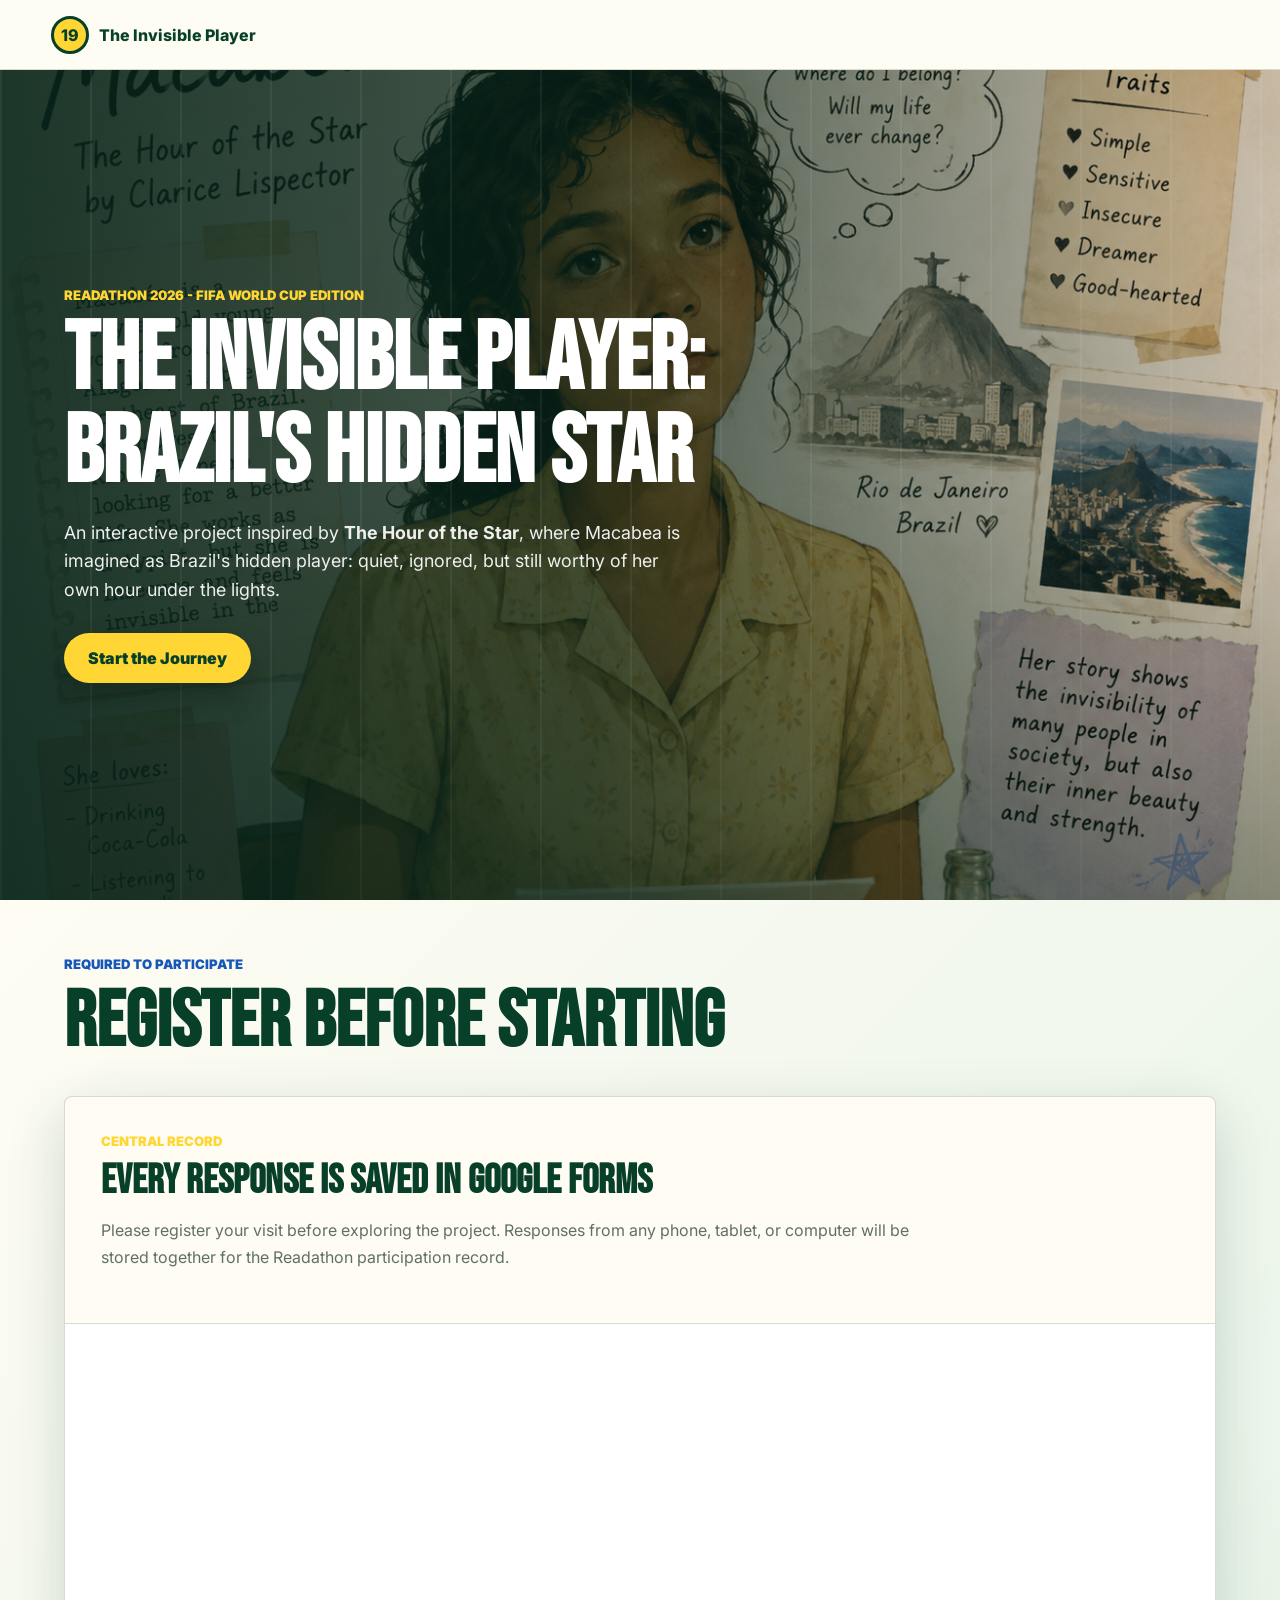
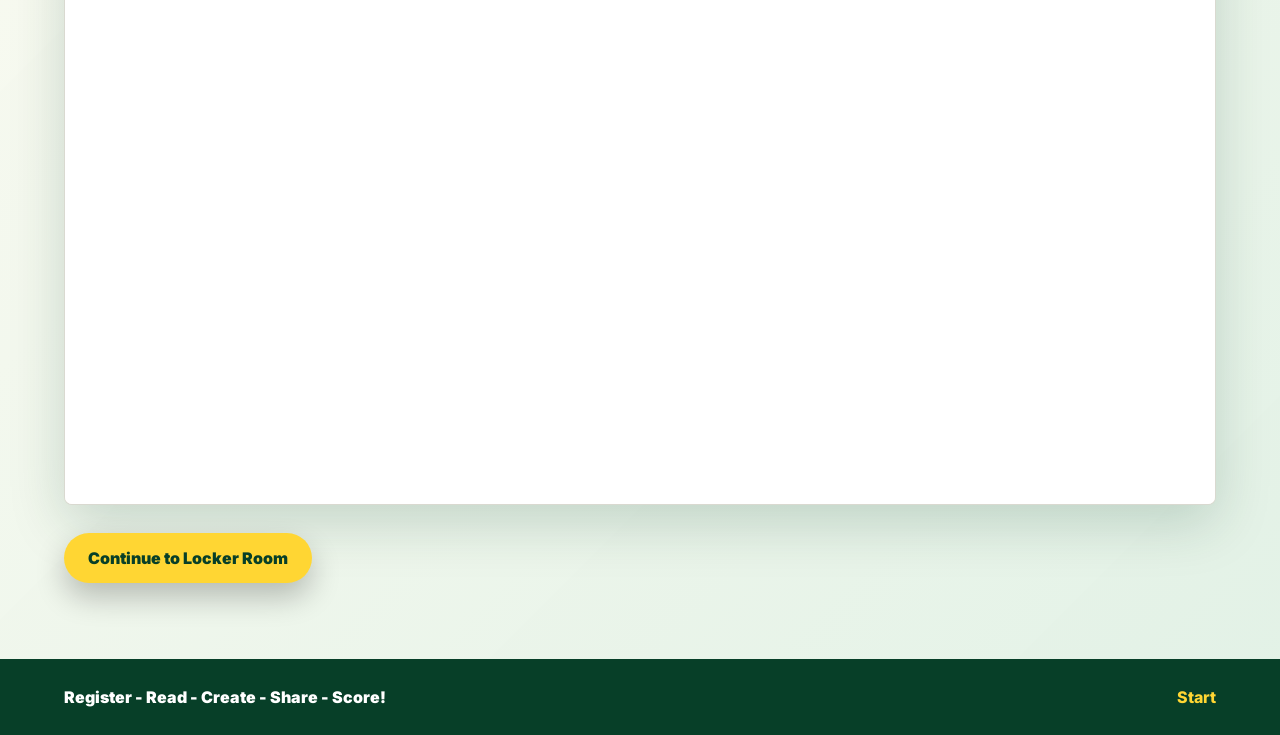
==== commit d398a94f: "Simplify journey navigation flow" ====
--- a/index.html
+++ b/index.html
@@ -16,12 +16,6 @@
       <span class="brand-mark">19</span>
       <span>The Invisible Player</span>
     </a>
-    <nav aria-label="Main navigation">
-      <a href="locker.html">Locker Room</a>
-      <a href="quiz.html">Quiz</a>
-      <a href="reflection.html">Reflection</a>
-      <a href="#home-participation">Participation</a>
-    </nav>
   </header>
 
   <main>
@@ -34,7 +28,7 @@
           where Macabea is imagined as Brazil's hidden player: quiet, ignored,
           but still worthy of her own hour under the lights.
         </p>
-        <a class="primary-button button-link" href="#home-participation">Register Participation</a>
+        <a class="primary-button button-link" href="#home-participation">Start the Journey</a>
       </div>
     </section>
 
@@ -65,14 +59,14 @@
       </div>
 
       <div class="page-actions">
-        <a class="primary-button button-link" href="locker.html">Start the Journey</a>
+        <a class="primary-button button-link" href="locker.html">Continue to Locker Room</a>
       </div>
     </section>
   </main>
 
   <footer class="site-footer">
     <p>Register - Read - Create - Share - Score!</p>
-    <a href="#home-participation">Register Participation</a>
+    <a href="#home-participation">Start</a>
   </footer>
 </body>
 </html>
--- a/styles.css
+++ b/styles.css
@@ -107,7 +107,7 @@
   color: white;
   background:
     linear-gradient(90deg, rgba(7, 37, 26, 0.9) 0%, rgba(7, 37, 26, 0.72) 46%, rgba(7, 37, 26, 0.12) 100%),
-    url("assets/macabea-hero.png") center/cover;
+    url("assets/macabea-hero.png") center 34%/cover;
 }
 
 .welcome-section::after {
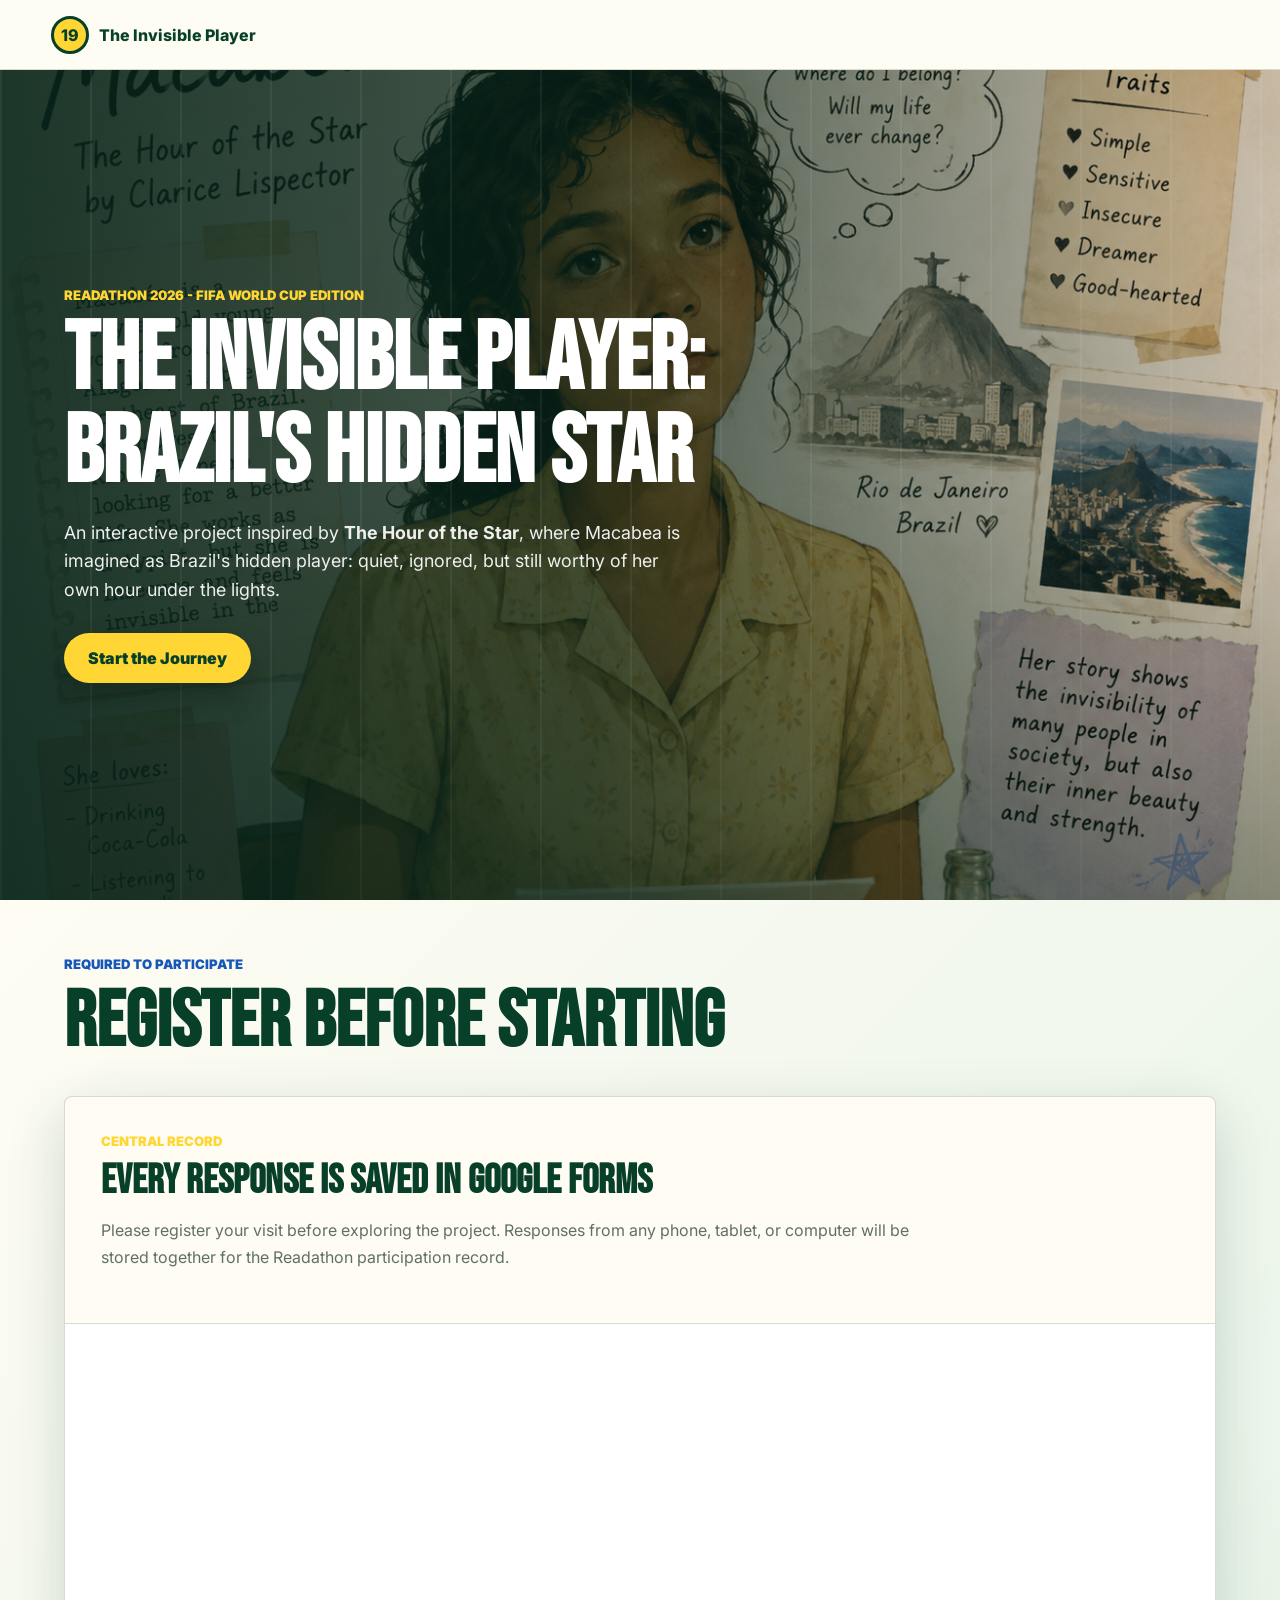
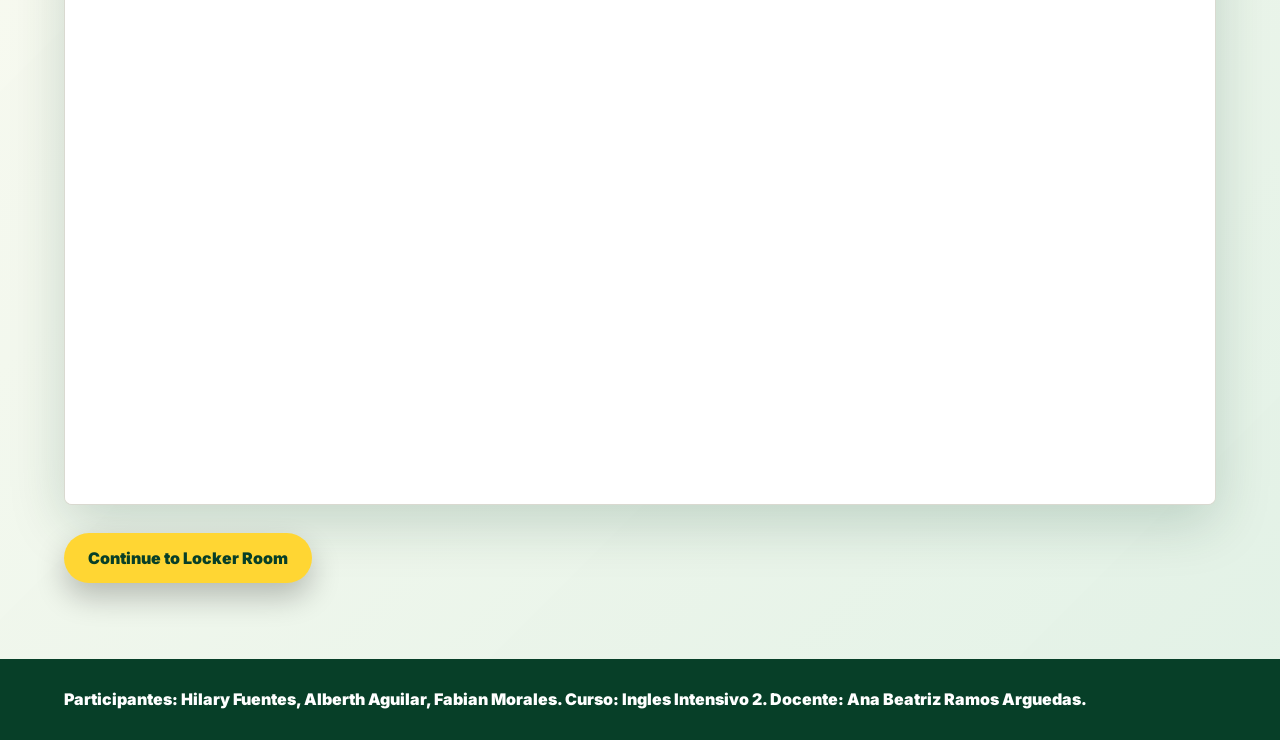
==== commit bae3c6cc: "Add footer credits across pages" ====
--- a/index.html
+++ b/index.html
@@ -65,8 +65,7 @@
   </main>
 
   <footer class="site-footer">
-    <p>Register - Read - Create - Share - Score!</p>
-    <a href="#home-participation">Start</a>
+    <p class="footer-credit">Participantes: Hilary Fuentes, Alberth Aguilar, Fabian Morales. Curso: Ingles Intensivo 2. Docente: Ana Beatriz Ramos Arguedas.</p>
   </footer>
 </body>
 </html>
--- a/styles.css
+++ b/styles.css
@@ -502,6 +502,11 @@
   font-weight: 900;
 }
 
+.footer-credit {
+  width: 100%;
+  line-height: 1.55;
+}
+
 .site-footer a {
   color: var(--yellow);
 }
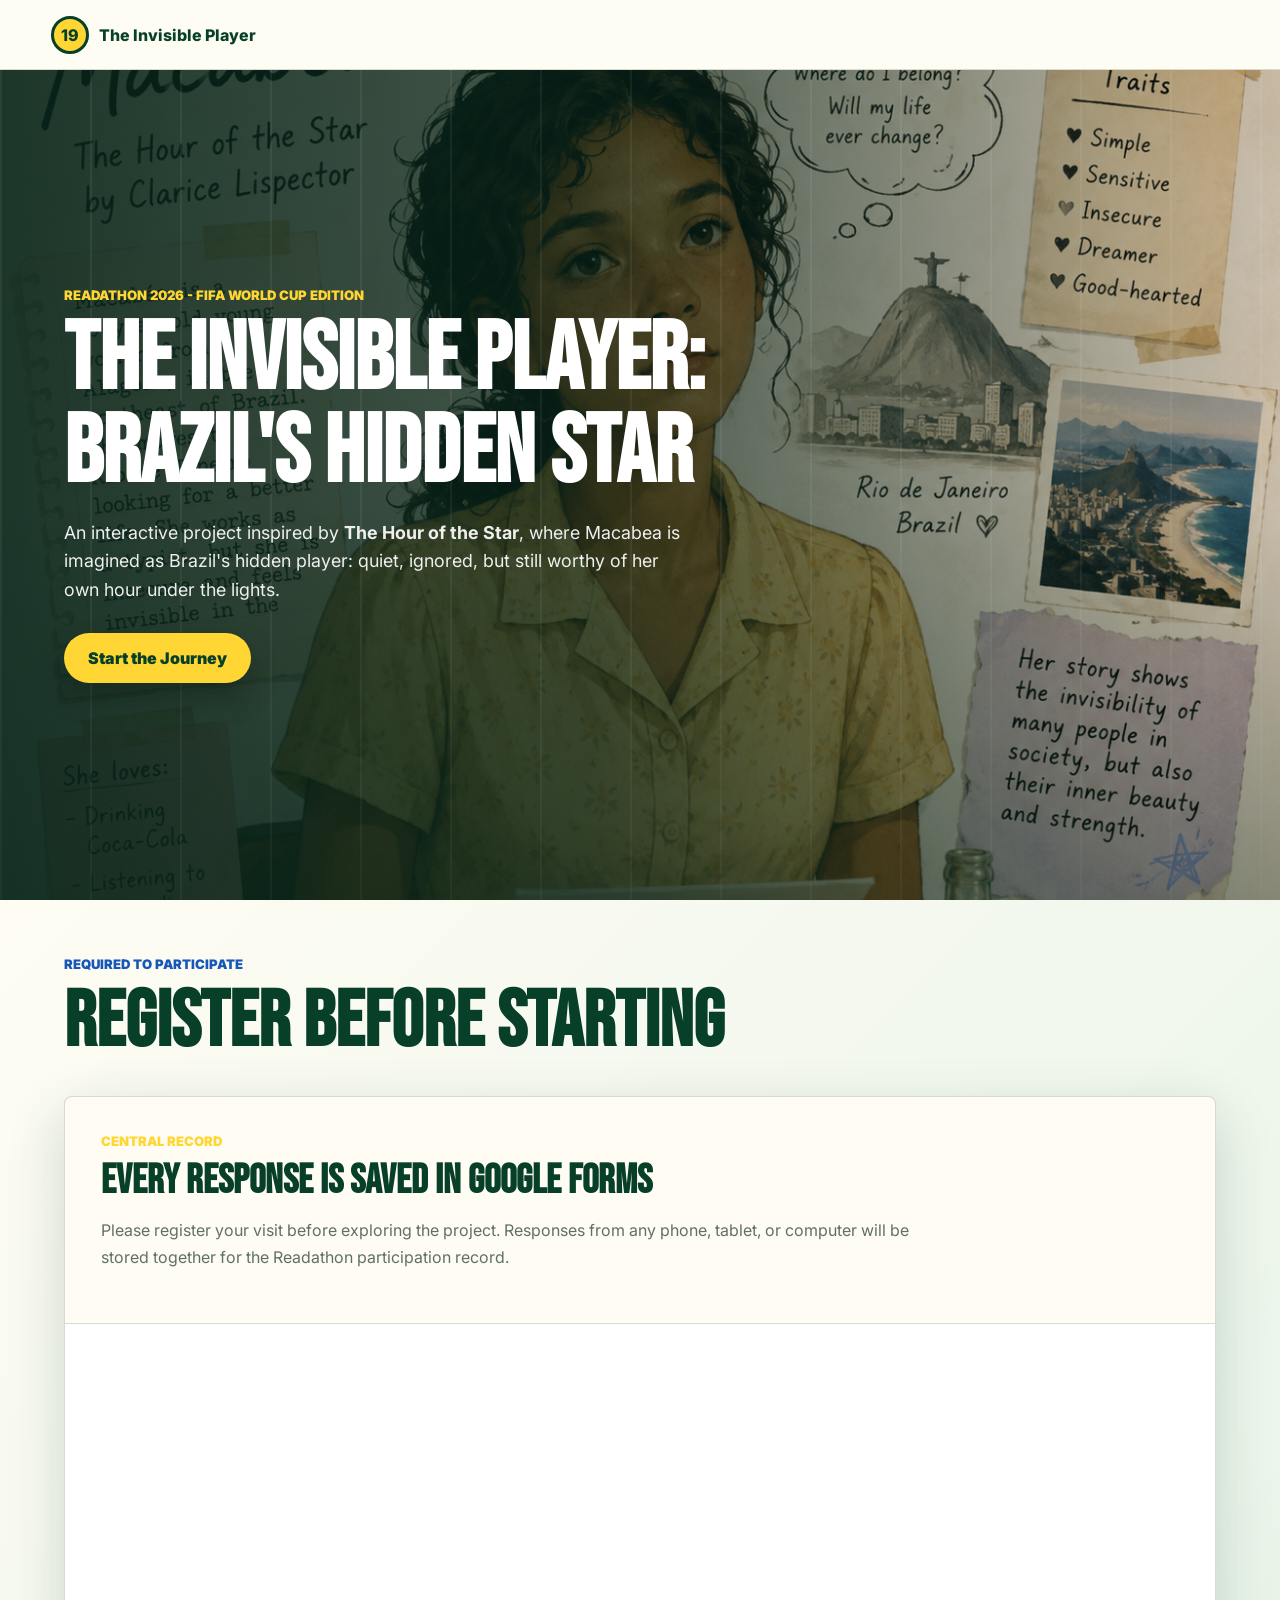
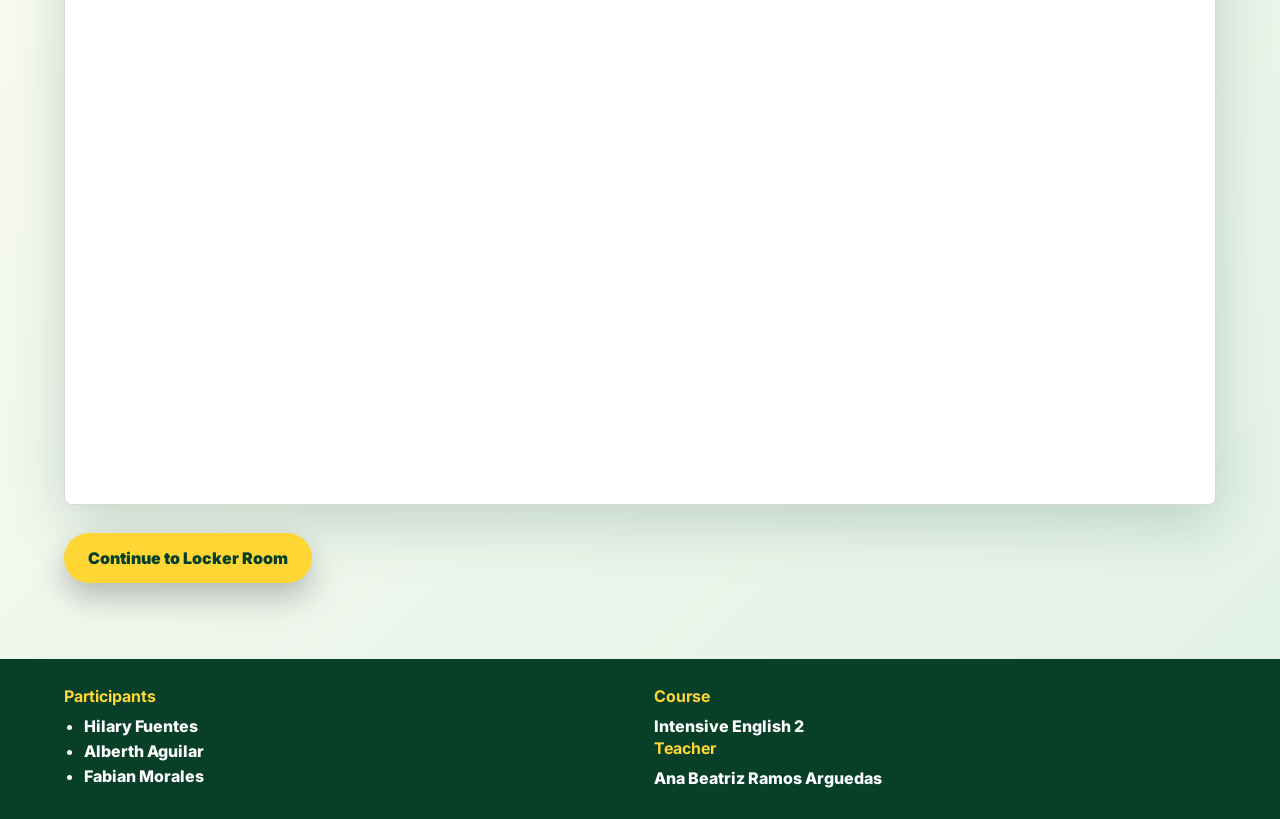
==== commit b711dcb4: "Format footer credits in English" ====
--- a/index.html
+++ b/index.html
@@ -65,7 +65,22 @@
   </main>
 
   <footer class="site-footer">
-    <p class="footer-credit">Participantes: Hilary Fuentes, Alberth Aguilar, Fabian Morales. Curso: Ingles Intensivo 2. Docente: Ana Beatriz Ramos Arguedas.</p>
+    <div class="footer-credit">
+      <div>
+        <h2>Participants</h2>
+        <ul>
+          <li>Hilary Fuentes</li>
+          <li>Alberth Aguilar</li>
+          <li>Fabian Morales</li>
+        </ul>
+      </div>
+      <div>
+        <h2>Course</h2>
+        <p>Intensive English 2</p>
+        <h2>Teacher</h2>
+        <p>Ana Beatriz Ramos Arguedas</p>
+      </div>
+    </div>
   </footer>
 </body>
 </html>
--- a/styles.css
+++ b/styles.css
@@ -497,14 +497,30 @@
   background: var(--deep-green);
 }
 
-.site-footer p {
-  margin: 0;
-  font-weight: 900;
-}
-
 .footer-credit {
+  display: grid;
+  grid-template-columns: minmax(220px, 1fr) minmax(220px, 1fr);
+  gap: 28px;
   width: 100%;
   line-height: 1.55;
+}
+
+.footer-credit h2 {
+  margin: 0 0 8px;
+  color: var(--yellow);
+  font-family: "Inter", Arial, sans-serif;
+  font-size: 1rem;
+  line-height: 1.2;
+}
+
+.footer-credit p,
+.footer-credit ul {
+  margin: 0;
+  font-weight: 800;
+}
+
+.footer-credit ul {
+  padding-left: 20px;
 }
 
 .site-footer a {
@@ -696,6 +712,10 @@
     flex-direction: column;
   }
 
+  .footer-credit {
+    grid-template-columns: 1fr;
+  }
+
   nav {
     justify-content: flex-start;
   }
